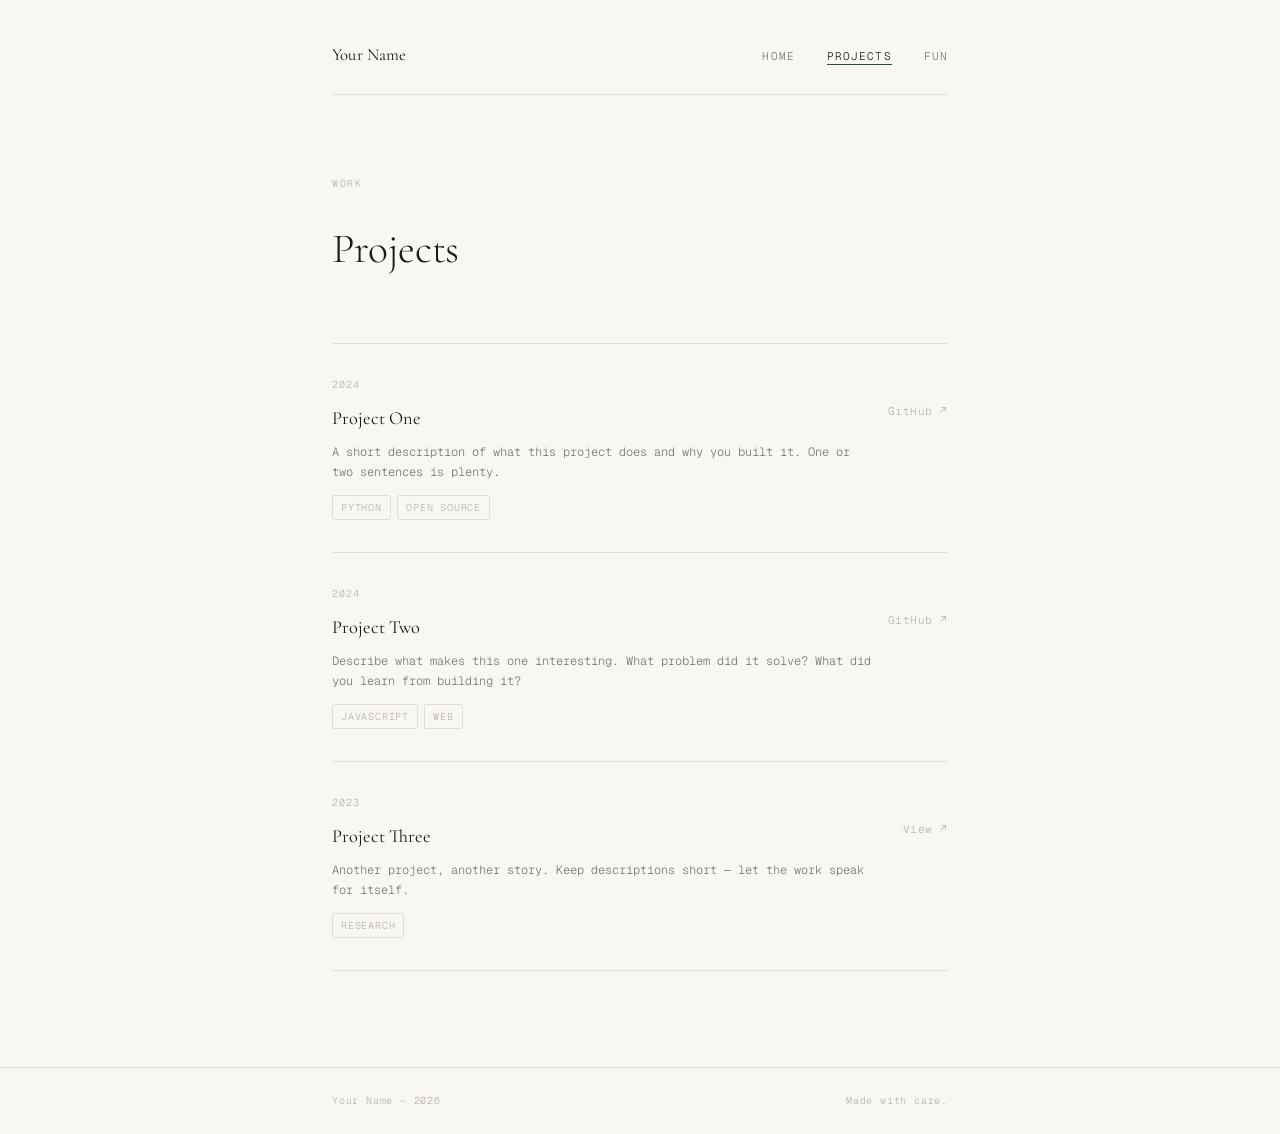
==== projects.html @ 2c5661f8 "Add files via upload" ====
<!DOCTYPE html>
<html lang="en">
<head>
  <meta charset="UTF-8" />
  <meta name="viewport" content="width=device-width, initial-scale=1.0" />
  <title>Projects — Your Name</title>
  <link rel="stylesheet" href="style.css" />
</head>
<body>

  <div class="site-wrapper">
    <nav>
      <a href="index.html" class="nav-name">Your Name</a>
      <ul class="nav-links">
        <li><a href="index.html">Home</a></li>
        <li><a href="projects.html" class="active">Projects</a></li>
        <li><a href="fun.html">Fun</a></li>
      </ul>
    </nav>

    <main>
      <div class="page-header">
        <p class="section-label">Work</p>
        <h1 class="page-title">Projects</h1>
      </div>

      <div class="projects-list">

        <!-- Project 1 -->
        <article class="project-item">
          <div>
            <p class="project-year">2024</p>
            <a class="project-name" href="https://github.com/yourusername/project-one" target="_blank" rel="noopener">
              Project One
            </a>
            <p class="project-desc">
              A short description of what this project does and why you built it.
              One or two sentences is plenty.
            </p>
            <div class="project-tags">
              <span class="tag">Python</span>
              <span class="tag">Open Source</span>
            </div>
          </div>
          <a class="project-link" href="https://github.com/yourusername/project-one" target="_blank" rel="noopener">
            GitHub ↗
          </a>
        </article>

        <!-- Project 2 -->
        <article class="project-item">
          <div>
            <p class="project-year">2024</p>
            <a class="project-name" href="https://github.com/yourusername/project-two" target="_blank" rel="noopener">
              Project Two
            </a>
            <p class="project-desc">
              Describe what makes this one interesting. What problem did it solve?
              What did you learn from building it?
            </p>
            <div class="project-tags">
              <span class="tag">JavaScript</span>
              <span class="tag">Web</span>
            </div>
          </div>
          <a class="project-link" href="https://github.com/yourusername/project-two" target="_blank" rel="noopener">
            GitHub ↗
          </a>
        </article>

        <!-- Project 3 -->
        <article class="project-item">
          <div>
            <p class="project-year">2023</p>
            <a class="project-name" href="#" target="_blank" rel="noopener">
              Project Three
            </a>
            <p class="project-desc">
              Another project, another story. Keep descriptions short —
              let the work speak for itself.
            </p>
            <div class="project-tags">
              <span class="tag">Research</span>
            </div>
          </div>
          <a class="project-link" href="#" target="_blank" rel="noopener">
            View ↗
          </a>
        </article>

        <!-- Duplicate an <article class="project-item"> block to add more projects -->

      </div>
    </main>
  </div>

  <footer>
    <div class="footer-inner">
      <span class="footer-text">Your Name — <span id="year"></span></span>
      <span class="footer-text">Made with care.</span>
    </div>
  </footer>

  <script>
    document.getElementById('year').textContent = new Date().getFullYear();
  </script>

</body>
</html>
---- style.css ----
@import url('https://fonts.googleapis.com/css2?family=Cormorant+Garamond:ital,wght@0,300;0,400;1,300&family=Geist+Mono:wght@300;400&display=swap');

*, *::before, *::after {
  box-sizing: border-box;
  margin: 0;
  padding: 0;
}

:root {
  --bg: #F9F7F4;
  --bg-subtle: #F1EEE9;
  --ink: #1C1A18;
  --ink-muted: #7A746C;
  --ink-faint: #B8B0A6;
  --accent: #2D4A3E;
  --rule: #E2DDD8;
  --max-w: 680px;
}

html {
  scroll-behavior: smooth;
}

body {
  background: var(--bg);
  color: var(--ink);
  font-family: 'Geist Mono', monospace;
  font-weight: 300;
  font-size: 13px;
  line-height: 1.8;
  min-height: 100vh;
  display: flex;
  flex-direction: column;
}

/* ── Layout ── */
.site-wrapper {
  max-width: var(--max-w);
  margin: 0 auto;
  padding: 0 2rem;
  width: 100%;
  flex: 1;
}

/* ── Nav ── */
nav {
  padding: 2.5rem 0 0;
  display: flex;
  align-items: baseline;
  justify-content: space-between;
  border-bottom: 1px solid var(--rule);
  padding-bottom: 1.5rem;
  margin-bottom: 5rem;
}

.nav-name {
  font-family: 'Cormorant Garamond', serif;
  font-size: 1.05rem;
  font-weight: 400;
  letter-spacing: 0.01em;
  color: var(--ink);
  text-decoration: none;
}

.nav-links {
  display: flex;
  gap: 2rem;
  list-style: none;
}

.nav-links a {
  font-size: 11px;
  letter-spacing: 0.1em;
  text-transform: uppercase;
  color: var(--ink-muted);
  text-decoration: none;
  transition: color 0.2s;
  position: relative;
}

.nav-links a::after {
  content: '';
  position: absolute;
  bottom: -2px;
  left: 0;
  width: 0;
  height: 1px;
  background: var(--accent);
  transition: width 0.25s ease;
}

.nav-links a:hover {
  color: var(--ink);
}

.nav-links a:hover::after,
.nav-links a.active::after {
  width: 100%;
}

.nav-links a.active {
  color: var(--ink);
}

/* ── Main ── */
main {
  padding-bottom: 6rem;
}

/* ── Home: Intro ── */
.intro {
  margin-bottom: 4rem;
}

.intro-label {
  font-size: 10px;
  letter-spacing: 0.15em;
  text-transform: uppercase;
  color: var(--ink-faint);
  margin-bottom: 1.5rem;
}

.intro-heading {
  font-family: 'Cormorant Garamond', serif;
  font-size: clamp(2.2rem, 5vw, 3.2rem);
  font-weight: 300;
  line-height: 1.2;
  letter-spacing: -0.01em;
  margin-bottom: 1.8rem;
  color: var(--ink);
}

.intro-heading em {
  font-style: italic;
  color: var(--accent);
}

.intro-body {
  color: var(--ink-muted);
  font-size: 12.5px;
  line-height: 2;
  max-width: 520px;
}

.intro-body p + p {
  margin-top: 1rem;
}

/* ── Socials ── */
.socials-section {
  margin-top: 3.5rem;
  padding-top: 2rem;
  border-top: 1px solid var(--rule);
}

.section-label {
  font-size: 10px;
  letter-spacing: 0.15em;
  text-transform: uppercase;
  color: var(--ink-faint);
  margin-bottom: 1.2rem;
}

.socials-list {
  list-style: none;
  display: flex;
  flex-direction: column;
  gap: 0.6rem;
}

.socials-list li {
  display: flex;
  align-items: center;
  gap: 1rem;
}

.socials-list .platform {
  font-size: 10px;
  letter-spacing: 0.1em;
  text-transform: uppercase;
  color: var(--ink-faint);
  width: 80px;
  flex-shrink: 0;
}

.socials-list a {
  color: var(--ink-muted);
  text-decoration: none;
  transition: color 0.2s;
  font-size: 12.5px;
}

.socials-list a:hover {
  color: var(--accent);
}

/* ── Projects ── */
.page-header {
  margin-bottom: 3.5rem;
}

.page-title {
  font-family: 'Cormorant Garamond', serif;
  font-size: clamp(1.8rem, 4vw, 2.6rem);
  font-weight: 300;
  margin-top: 0.5rem;
  letter-spacing: -0.01em;
}

.projects-list {
  display: flex;
  flex-direction: column;
}

.project-item {
  padding: 2rem 0;
  border-bottom: 1px solid var(--rule);
  display: grid;
  grid-template-columns: 1fr auto;
  gap: 1rem;
  align-start: start;
  transition: opacity 0.2s;
}

.project-item:first-child {
  border-top: 1px solid var(--rule);
}

.project-item:hover {
  opacity: 0.8;
}

.project-year {
  font-size: 10px;
  letter-spacing: 0.1em;
  color: var(--ink-faint);
  margin-bottom: 0.5rem;
}

.project-name {
  font-family: 'Cormorant Garamond', serif;
  font-size: 1.15rem;
  font-weight: 400;
  color: var(--ink);
  margin-bottom: 0.4rem;
  text-decoration: none;
  display: block;
}

.project-name:hover {
  color: var(--accent);
}

.project-desc {
  color: var(--ink-muted);
  font-size: 12px;
  line-height: 1.7;
}

.project-tags {
  display: flex;
  gap: 0.4rem;
  flex-wrap: wrap;
  margin-top: 0.8rem;
}

.tag {
  font-size: 10px;
  letter-spacing: 0.08em;
  text-transform: uppercase;
  color: var(--ink-faint);
  border: 1px solid var(--rule);
  padding: 0.15rem 0.5rem;
  border-radius: 2px;
}

.project-link {
  font-size: 11px;
  color: var(--ink-faint);
  text-decoration: none;
  letter-spacing: 0.05em;
  align-self: start;
  padding-top: 1.6rem;
  transition: color 0.2s;
  white-space: nowrap;
}

.project-link:hover {
  color: var(--accent);
}

/* ── Fun Page ── */
.fun-grid {
  display: flex;
  flex-direction: column;
  gap: 0;
}

.fun-section {
  padding: 2.2rem 0;
  border-bottom: 1px solid var(--rule);
}

.fun-section:first-child {
  border-top: 1px solid var(--rule);
}

.fun-section-label {
  font-size: 10px;
  letter-spacing: 0.15em;
  text-transform: uppercase;
  color: var(--ink-faint);
  margin-bottom: 1rem;
}

.fun-items {
  list-style: none;
  display: flex;
  flex-direction: column;
  gap: 0.4rem;
}

.fun-items li {
  color: var(--ink-muted);
  font-size: 12.5px;
  line-height: 1.7;
  display: flex;
  gap: 0.8rem;
}

.fun-items li::before {
  content: '—';
  color: var(--ink-faint);
  flex-shrink: 0;
}

.fun-items a {
  color: var(--ink-muted);
  text-decoration: underline;
  text-decoration-color: var(--rule);
  text-underline-offset: 3px;
  transition: color 0.2s, text-decoration-color 0.2s;
}

.fun-items a:hover {
  color: var(--accent);
  text-decoration-color: var(--accent);
}

/* ── Footer ── */
footer {
  border-top: 1px solid var(--rule);
  padding: 1.5rem 0;
  margin-top: auto;
}

.footer-inner {
  max-width: var(--max-w);
  margin: 0 auto;
  padding: 0 2rem;
  display: flex;
  justify-content: space-between;
  align-items: center;
}

.footer-text {
  font-size: 10px;
  letter-spacing: 0.08em;
  color: var(--ink-faint);
}

/* ── Page fade in ── */
main {
  animation: fadeUp 0.4s ease both;
}

@keyframes fadeUp {
  from { opacity: 0; transform: translateY(10px); }
  to   { opacity: 1; transform: translateY(0); }
}

/* ── Responsive ── */
@media (max-width: 480px) {
  nav {
    flex-direction: column;
    gap: 1rem;
    margin-bottom: 3rem;
  }

  .nav-links {
    gap: 1.2rem;
  }

  .project-item {
    grid-template-columns: 1fr;
  }

  .project-link {
    padding-top: 0;
  }
}
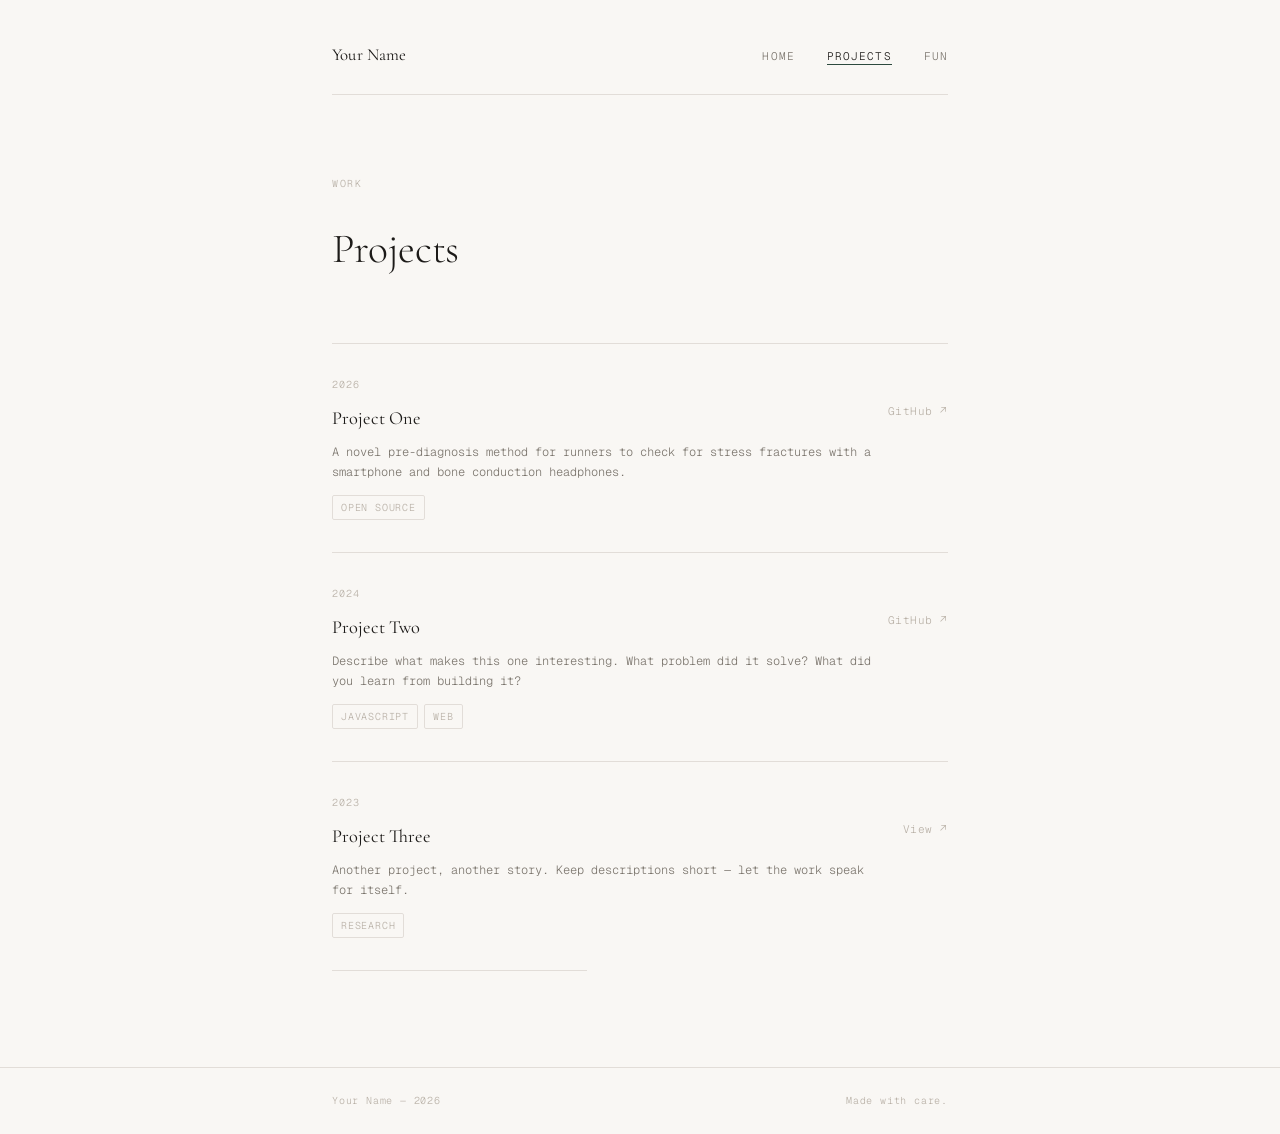
==== commit c7300025: "Update projects.html fraction detection project" ====
--- a/projects.html
+++ b/projects.html
@@ -26,23 +26,21 @@
 
       <div class="projects-list">
 
-        <!-- Project 1 -->
+        <!-- Fraction Detection with Bone Conduction Headphones -->
         <article class="project-item">
           <div>
-            <p class="project-year">2024</p>
-            <a class="project-name" href="https://github.com/yourusername/project-one" target="_blank" rel="noopener">
+            <p class="project-year">2026</p>
+            <a class="project-name" href="https://github.com/peppamint/fracture-detection" target="_blank" rel="noopener">
               Project One
             </a>
             <p class="project-desc">
-              A short description of what this project does and why you built it.
-              One or two sentences is plenty.
+              A novel pre-diagnosis method for runners to check for stress fractures with a smartphone and bone conduction headphones.
             </p>
             <div class="project-tags">
-              <span class="tag">Python</span>
               <span class="tag">Open Source</span>
             </div>
           </div>
-          <a class="project-link" href="https://github.com/yourusername/project-one" target="_blank" rel="noopener">
+          <a class="project-link" href="https://github.com/peppamint/fracture-detection" target="_blank" rel="noopener">
             GitHub ↗
           </a>
         </article>
